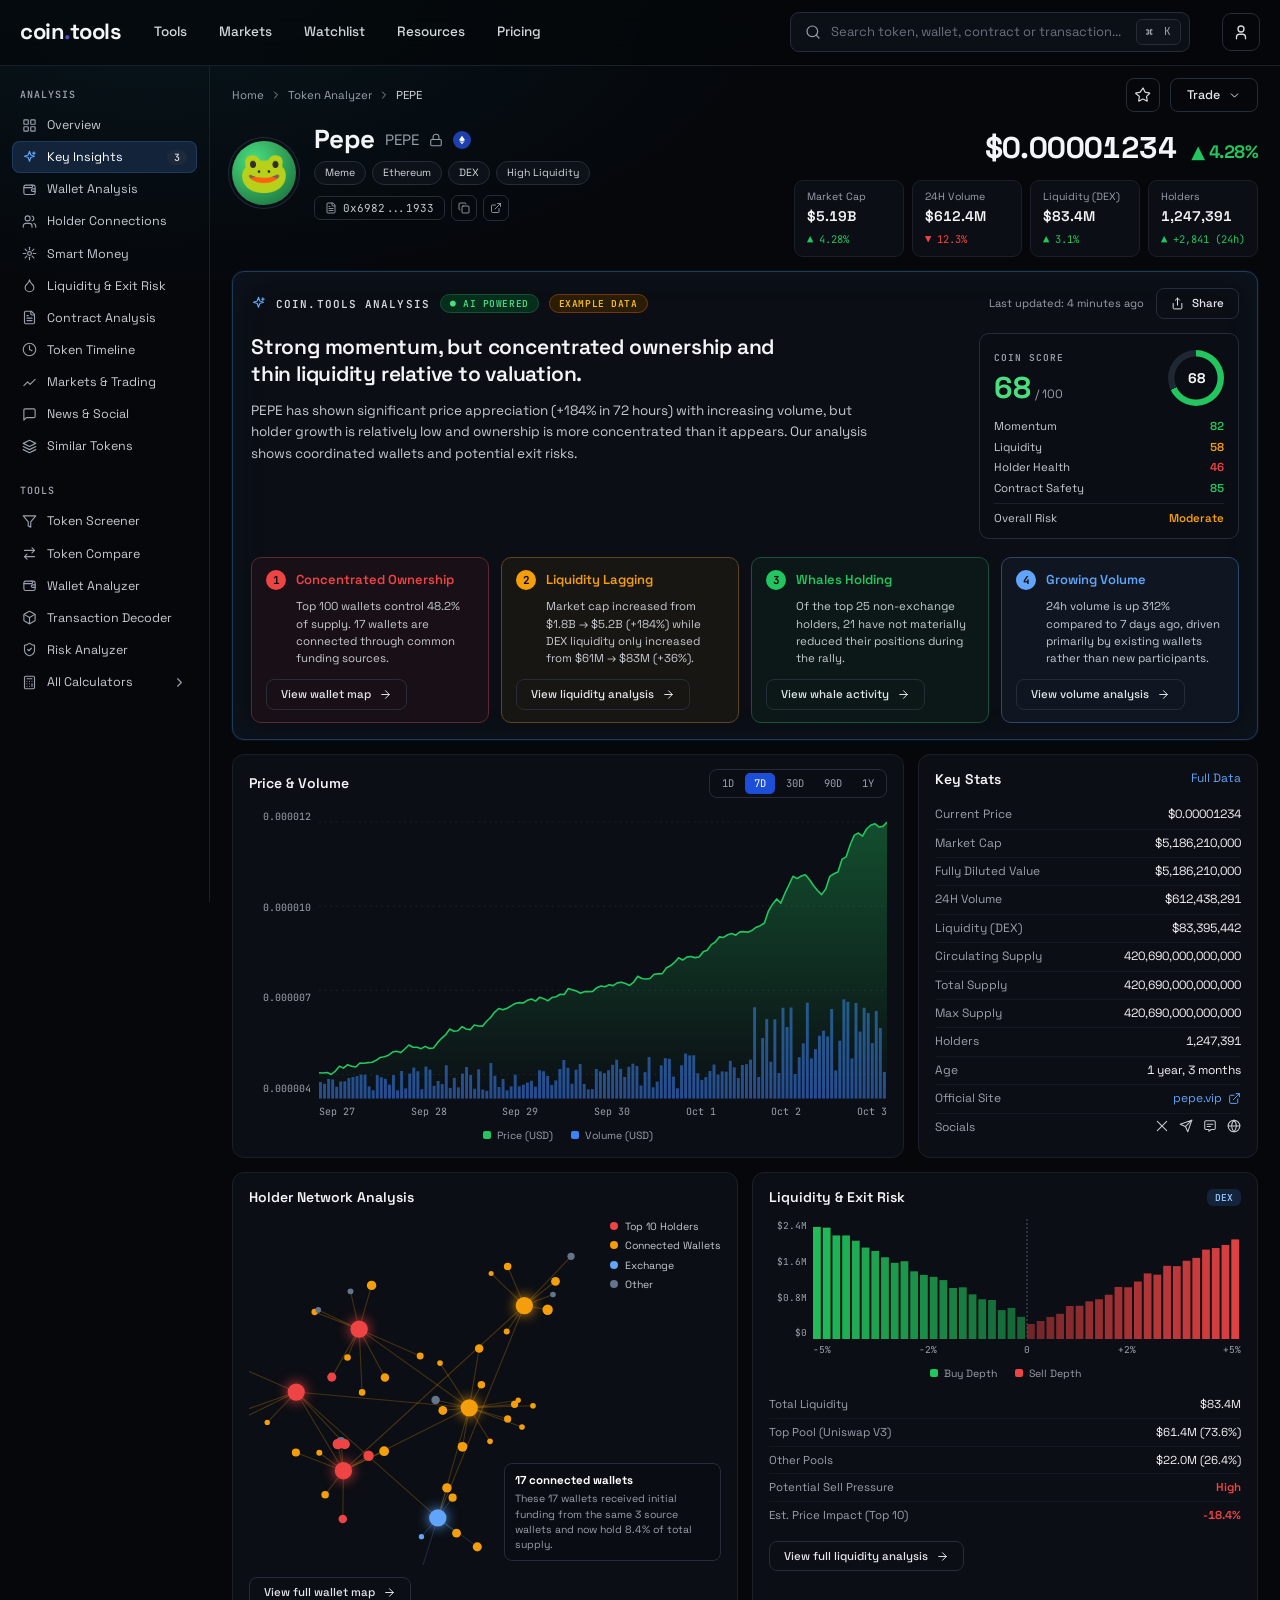
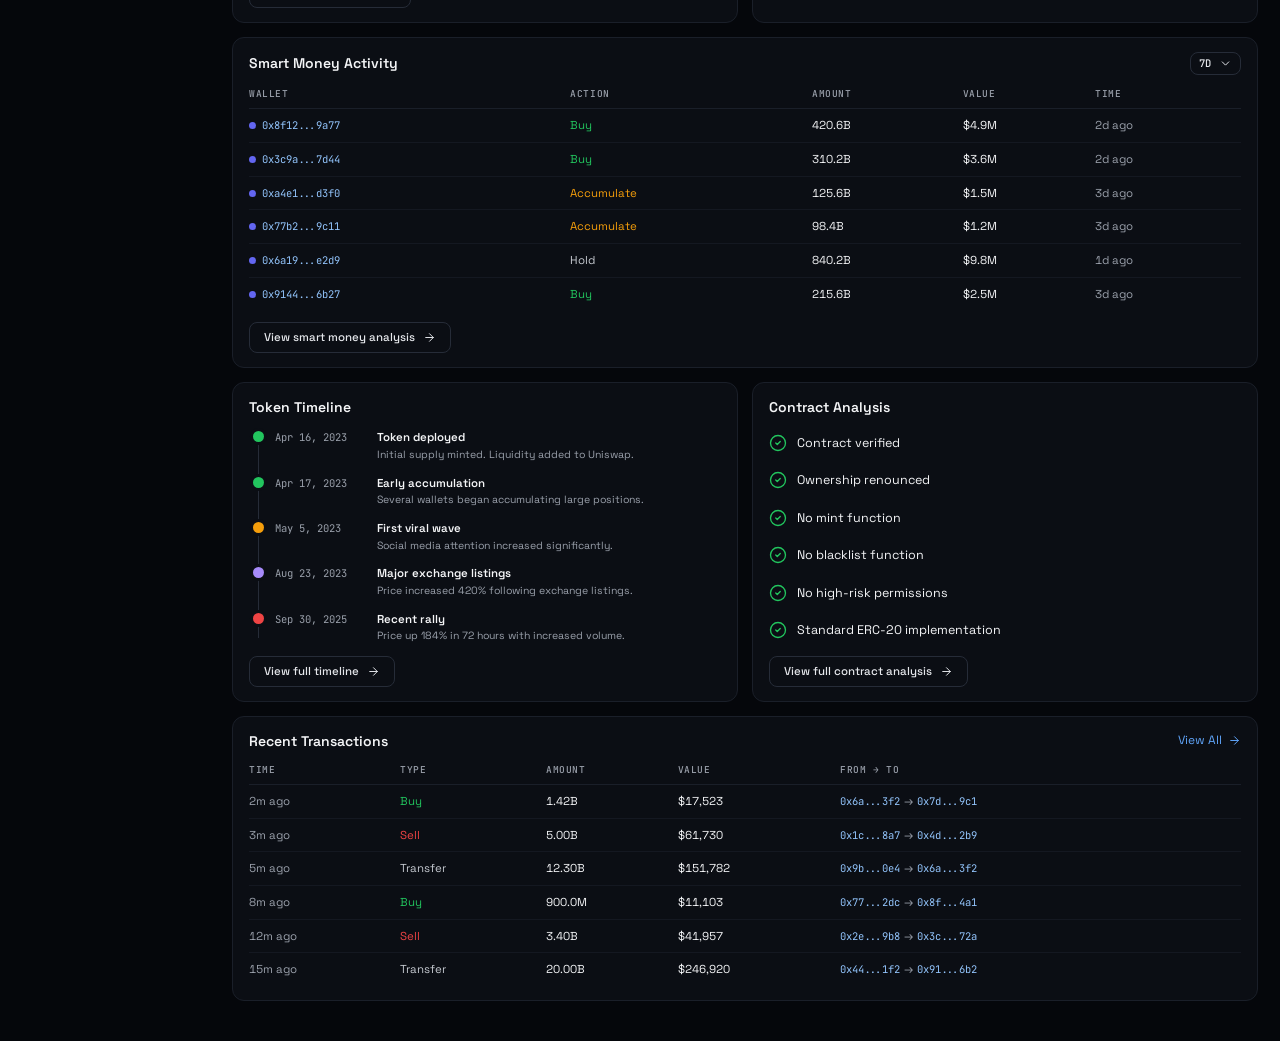
==== token.html @ b5f580f8 "Token report page template with sample PEPE data; homepage search opens it" ====
<!doctype html>
<html lang="en">
<head>
  <meta charset="utf-8" />
  <meta name="viewport" content="width=device-width, initial-scale=1" />
  <title>Token Analyzer — coin.tools</title>
  <meta name="description" content="Token intelligence: price, liquidity, holders, smart money and contract risk." />
  <link rel="preconnect" href="https://fonts.googleapis.com" />
  <link rel="preconnect" href="https://fonts.gstatic.com" crossorigin />
  <link href="https://fonts.googleapis.com/css2?family=Space+Grotesk:wght@400;500;600;700&family=JetBrains+Mono:wght@400;500;600&display=swap" rel="stylesheet" />
  <link rel="stylesheet" href="styles.css" />
  <link rel="stylesheet" href="token.css" />
</head>
<body class="token-page">
  <svg width="0" height="0" style="position:absolute" aria-hidden="true">
    <defs>
      <symbol id="i-search" viewBox="0 0 24 24"><circle cx="11" cy="11" r="8"/><path d="m21 21-4.3-4.3"/></symbol>
      <symbol id="i-arrow" viewBox="0 0 24 24"><path d="M5 12h14"/><path d="m12 5 7 7-7 7"/></symbol>
      <symbol id="i-chev" viewBox="0 0 24 24"><path d="m6 9 6 6 6-6"/></symbol>
      <symbol id="i-db" viewBox="0 0 24 24"><ellipse cx="12" cy="5" rx="9" ry="3"/><path d="M3 5v14a9 3 0 0 0 18 0V5"/><path d="M3 12a9 3 0 0 0 18 0"/></symbol>
      <symbol id="i-wallet" viewBox="0 0 24 24"><rect x="3" y="5" width="18" height="15" rx="3"/><path d="M3 9h12a2 2 0 0 0 0-4"/><path d="M21 11h-4a2 2 0 0 0 0 4h4"/></symbol>
      <symbol id="i-file" viewBox="0 0 24 24"><path d="M15 2H6a2 2 0 0 0-2 2v16a2 2 0 0 0 2 2h12a2 2 0 0 0 2-2V7Z"/><path d="M14 2v4a2 2 0 0 0 2 2h4"/><path d="M16 13H8"/><path d="M16 17H8"/><path d="M10 9H8"/></symbol>
      <symbol id="i-swap" viewBox="0 0 24 24"><path d="m16 3 4 4-4 4"/><path d="M20 7H4"/><path d="m8 21-4-4 4-4"/><path d="M4 17h16"/></symbol>
      <symbol id="i-line" viewBox="0 0 24 24"><path d="m3 17 6-6 4 4 8-8"/></symbol>
      <symbol id="i-users" viewBox="0 0 24 24"><path d="M16 21v-2a4 4 0 0 0-4-4H6a4 4 0 0 0-4 4v2"/><circle cx="9" cy="7" r="4"/><path d="M22 21v-2a4 4 0 0 0-3-3.87"/><path d="M16 3.13a4 4 0 0 1 0 7.75"/></symbol>
      <symbol id="i-layers" viewBox="0 0 24 24"><path d="m12 2 10 5-10 5L2 7z"/><path d="m2 17 10 5 10-5"/><path d="m2 12 10 5 10-5"/></symbol>
      <symbol id="i-shield" viewBox="0 0 24 24"><path d="M20 13c0 5-3.5 7.5-7.66 8.95a1 1 0 0 1-.67-.01C7.5 20.5 4 18 4 13V6a1 1 0 0 1 1-1c2 0 4.5-1.2 6.24-2.72a1.17 1.17 0 0 1 1.52 0C14.51 3.81 17 5 19 5a1 1 0 0 1 1 1z"/><path d="m9 12 2 2 4-4"/></symbol>
      <symbol id="i-coins" viewBox="0 0 24 24"><circle cx="8" cy="8" r="6"/><path d="M18.09 10.37A6 6 0 1 1 10.34 18"/><path d="M7 6h1v4"/></symbol>
      <symbol id="i-activity" viewBox="0 0 24 24"><path d="M22 12h-4l-3 9L9 3l-3 9H2"/></symbol>
      <symbol id="i-link" viewBox="0 0 24 24"><path d="M10 13a5 5 0 0 0 7.54.54l3-3a5 5 0 0 0-7.07-7.07l-1.72 1.71"/><path d="M14 11a5 5 0 0 0-7.54-.54l-3 3a5 5 0 0 0 7.07 7.07l1.71-1.71"/></symbol>
      <symbol id="i-key" viewBox="0 0 24 24"><circle cx="7.5" cy="15.5" r="5.5"/><path d="m21 2-9.6 9.6"/><path d="m15.5 7.5 3 3L22 7l-3-3"/></symbol>
      <symbol id="i-user" viewBox="0 0 24 24"><circle cx="12" cy="8" r="4"/><path d="M6 21v-2a4 4 0 0 1 4-4h4a4 4 0 0 1 4 4v2"/></symbol>
      <symbol id="i-alert" viewBox="0 0 24 24"><path d="m21.73 18-8-14a2 2 0 0 0-3.48 0l-8 14A2 2 0 0 0 4 21h16a2 2 0 0 0 1.73-3"/><path d="M12 9v4"/><path d="M12 17h.01"/></symbol>
      <symbol id="i-msg" viewBox="0 0 24 24"><path d="M21 15a2 2 0 0 1-2 2H7l-4 4V5a2 2 0 0 1 2-2h14a2 2 0 0 1 2 2z"/></symbol>
      <symbol id="i-box" viewBox="0 0 24 24"><path d="M21 8a2 2 0 0 0-1-1.73l-7-4a2 2 0 0 0-2 0l-7 4A2 2 0 0 0 3 8v8a2 2 0 0 0 1 1.73l7 4a2 2 0 0 0 2 0l7-4A2 2 0 0 0 21 16Z"/><path d="m3.3 7 8.7 5 8.7-5"/><path d="M12 22V12"/></symbol>
      <symbol id="i-dollar" viewBox="0 0 24 24"><circle cx="12" cy="12" r="10"/><path d="M16 8h-6a2 2 0 1 0 0 4h4a2 2 0 1 1 0 4H8"/><path d="M12 18V6"/></symbol>
      <symbol id="i-plug" viewBox="0 0 24 24"><path d="M12 22v-5"/><path d="M9 8V2"/><path d="M15 8V2"/><path d="M18 8v5a4 4 0 0 1-4 4h-4a4 4 0 0 1-4-4V8Z"/></symbol>
      <symbol id="i-list" viewBox="0 0 24 24"><path d="M8 6h13"/><path d="M8 12h13"/><path d="M8 18h13"/><path d="M3 6h.01"/><path d="M3 12h.01"/><path d="M3 18h.01"/></symbol>
      <symbol id="i-whale" viewBox="0 0 24 24"><path d="M6.5 12c.94-3.46 4.94-6 8.5-6 3.56 0 6.06 2.54 7 6-.94 3.47-3.44 6-7 6s-7.56-2.53-8.5-6Z"/><path d="M18 12v.5"/><path d="M16 17.93a9.77 9.77 0 0 1 0-11.86"/><path d="M7 10.67C7 8 5.58 5.97 2.73 5.5c-1 1.5-1 5 .23 6.5-1.24 1.5-1.24 5-.23 6.5C5.58 18.03 7 16 7 13.33"/></symbol>
      <symbol id="i-drop" viewBox="0 0 24 24"><path d="M12 22a7 7 0 0 0 7-7c0-2-1-3.9-3-5.5s-3.5-4-4-6.5c-.5 2.5-2 4.9-4 6.5C6 11.1 5 13 5 15a7 7 0 0 0 7 7z"/></symbol>
      <symbol id="i-lock" viewBox="0 0 24 24"><rect width="18" height="11" x="3" y="11" rx="2"/><path d="M7 11V7a5 5 0 0 1 10 0v4"/></symbol>
      <symbol id="i-filter" viewBox="0 0 24 24"><path d="M22 3H2l8 9.46V19l4 2v-8.54L22 3z"/></symbol>
      <symbol id="i-trend" viewBox="0 0 24 24"><path d="m22 7-8.5 8.5-5-5L2 17"/><path d="M16 7h6v6"/></symbol>
      <symbol id="i-calc" viewBox="0 0 24 24"><rect width="16" height="20" x="4" y="2" rx="2"/><path d="M8 6h8"/><path d="M16 14v4"/><path d="M16 10h.01"/><path d="M12 10h.01"/><path d="M8 10h.01"/><path d="M12 14h.01"/><path d="M8 14h.01"/><path d="M12 18h.01"/><path d="M8 18h.01"/></symbol>
      <symbol id="i-pct" viewBox="0 0 24 24"><path d="M19 5 5 19"/><circle cx="6.5" cy="6.5" r="2.5"/><circle cx="17.5" cy="17.5" r="2.5"/></symbol>
      <symbol id="i-cal" viewBox="0 0 24 24"><rect width="18" height="18" x="3" y="4" rx="2"/><path d="M16 2v4"/><path d="M8 2v4"/><path d="M3 10h18"/><path d="M8 14h.01"/><path d="M12 14h.01"/><path d="M16 14h.01"/><path d="M8 18h.01"/><path d="M12 18h.01"/></symbol>
      <symbol id="i-sprout" viewBox="0 0 24 24"><path d="M7 20h10"/><path d="M10 20c5.5-2.5.8-6.4 3-10"/><path d="M9.5 9.4c1.1.8 1.8 2.2 2.3 3.7-2 .4-3.5.4-4.8-.3-1.2-.6-2.3-1.9-3-4.2 2.8-.5 4.4 0 5.5.8z"/><path d="M14.1 6a7 7 0 0 0-1.1 4c1.9-.1 3.3-.6 4.3-1.4 1-1 1.6-2.3 1.7-4.6-2.7.1-4 1-4.9 2z"/></symbol>
      <symbol id="i-gas" viewBox="0 0 24 24"><path d="M3 22h12"/><path d="M4 9h10"/><path d="M14 22V4a2 2 0 0 0-2-2H6a2 2 0 0 0-2 2v18"/><path d="M14 13h2a2 2 0 0 1 2 2v2a2 2 0 0 0 4 0V9.83a2 2 0 0 0-.59-1.42L18 5"/></symbol>
      <symbol id="i-eth" viewBox="0 0 24 24"><path d="M12 2 5 12.2l7 4.1 7-4.1L12 2Z"/><path d="m5 13.8 7 8.2 7-8.2-7 4.1-7-4.1Z"/></symbol>
      <symbol id="i-chev-r" viewBox="0 0 24 24"><path d="m9 18 6-6-6-6"/></symbol>
      <symbol id="i-star" viewBox="0 0 24 24"><path d="M11.5 2.3a.5.5 0 0 1 1 0l2.3 4.7a2 2 0 0 0 1.5 1.1l5.2.8a.5.5 0 0 1 .3.9l-3.8 3.6a2 2 0 0 0-.6 1.8l.9 5.2a.5.5 0 0 1-.8.6l-4.6-2.5a2 2 0 0 0-1.9 0l-4.6 2.5a.5.5 0 0 1-.8-.6l.9-5.2a2 2 0 0 0-.6-1.8L1.2 9.8a.5.5 0 0 1 .3-.9l5.2-.8a2 2 0 0 0 1.5-1.1z"/></symbol>
      <symbol id="i-share" viewBox="0 0 24 24"><path d="M4 12v8a2 2 0 0 0 2 2h12a2 2 0 0 0 2-2v-8"/><path d="m16 6-4-4-4 4"/><path d="M12 2v13"/></symbol>
      <symbol id="i-copy" viewBox="0 0 24 24"><rect width="14" height="14" x="8" y="8" rx="2"/><path d="M4 16c-1.1 0-2-.9-2-2V4c0-1.1.9-2 2-2h10c1.1 0 2 .9 2 2"/></symbol>
      <symbol id="i-ext" viewBox="0 0 24 24"><path d="M15 3h6v6"/><path d="M10 14 21 3"/><path d="M18 13v6a2 2 0 0 1-2 2H5a2 2 0 0 1-2-2V8a2 2 0 0 1 2-2h6"/></symbol>
      <symbol id="i-check" viewBox="0 0 24 24"><circle cx="12" cy="12" r="10"/><path d="m9 12 2 2 4-4"/></symbol>
      <symbol id="i-grid" viewBox="0 0 24 24"><rect width="7" height="7" x="3" y="3" rx="1"/><rect width="7" height="7" x="14" y="3" rx="1"/><rect width="7" height="7" x="14" y="14" rx="1"/><rect width="7" height="7" x="3" y="14" rx="1"/></symbol>
      <symbol id="i-spark" viewBox="0 0 24 24"><path d="M9.94 14.06 4 16l5.94 1.94L12 24l2.06-6.06L20 16l-5.94-1.94L12 8z" transform="translate(0 -6)"/><path d="M19 3v4"/><path d="M21 5h-4"/></symbol>
      <symbol id="i-brain" viewBox="0 0 24 24"><circle cx="12" cy="12" r="3"/><path d="M12 2v4"/><path d="M12 18v4"/><path d="m4.93 4.93 2.83 2.83"/><path d="m16.24 16.24 2.83 2.83"/><path d="M2 12h4"/><path d="M18 12h4"/><path d="m4.93 19.07 2.83-2.83"/><path d="m16.24 7.76 2.83-2.83"/></symbol>
      <symbol id="i-clock" viewBox="0 0 24 24"><circle cx="12" cy="12" r="10"/><path d="M12 6v6l4 2"/></symbol>
      <symbol id="i-x" viewBox="0 0 24 24"><path d="M4 4l16 16"/><path d="M20 4 4 20"/></symbol>
      <symbol id="i-send" viewBox="0 0 24 24"><path d="m22 2-7 20-4-9-9-4Z"/><path d="M22 2 11 13"/></symbol>
      <symbol id="i-chat" viewBox="0 0 24 24"><path d="M7 9h10"/><path d="M7 13h6"/><path d="M5 3h14a2 2 0 0 1 2 2v11a2 2 0 0 1-2 2h-5l-4 3v-3H5a2 2 0 0 1-2-2V5a2 2 0 0 1 2-2z"/></symbol>
      <symbol id="i-globe" viewBox="0 0 24 24"><circle cx="12" cy="12" r="10"/><path d="M2 12h20"/><path d="M12 2a15.3 15.3 0 0 1 4 10 15.3 15.3 0 0 1-4 10 15.3 15.3 0 0 1-4-10 15.3 15.3 0 0 1 4-10z"/></symbol>
    </defs>
  </svg>

  <header class="nav">
    <div class="nav-inner tk-nav">
      <a href="index.html" class="logo">coin<span class="logo-dot">.</span>tools</a>
      <nav class="nav-links" aria-label="Primary">
        <a href="index.html#explore">Tools</a>
        <a href="#">Markets</a>
        <a href="#">Watchlist</a>
        <a href="#">Resources</a>
        <a href="#">Pricing</a>
      </nav>
      <form class="nav-search" role="search" id="nav-search">
        <svg class="ic"><use href="#i-search"/></svg>
        <input id="search" type="text" autocomplete="off" spellcheck="false" placeholder="Search token, wallet, contract or transaction..." aria-label="Search" />
        <kbd class="kbd">⌘ <span>K</span></kbd>
      </form>
      <a href="#" class="icon-btn user-btn" aria-label="Account"><svg class="ic"><use href="#i-user"/></svg></a>
    </div>
  </header>

  <div class="tk-layout">
    <aside class="tk-side" aria-label="Token sections">
      <h4>ANALYSIS</h4>
      <a href="#overview" class="on"><svg class="ic"><use href="#i-grid"/></svg>Overview</a>
      <a href="#insights"><svg class="ic"><use href="#i-spark"/></svg>Key Insights <b class="count">3</b></a>
      <a href="#"><svg class="ic"><use href="#i-wallet"/></svg>Wallet Analysis</a>
      <a href="#network"><svg class="ic"><use href="#i-users"/></svg>Holder Connections</a>
      <a href="#smart"><svg class="ic"><use href="#i-brain"/></svg>Smart Money</a>
      <a href="#liquidity"><svg class="ic"><use href="#i-drop"/></svg>Liquidity &amp; Exit Risk</a>
      <a href="#contract"><svg class="ic"><use href="#i-file"/></svg>Contract Analysis</a>
      <a href="#timeline"><svg class="ic"><use href="#i-clock"/></svg>Token Timeline</a>
      <a href="#chart"><svg class="ic"><use href="#i-line"/></svg>Markets &amp; Trading</a>
      <a href="#"><svg class="ic"><use href="#i-msg"/></svg>News &amp; Social</a>
      <a href="#"><svg class="ic"><use href="#i-layers"/></svg>Similar Tokens</a>
      <h4>TOOLS</h4>
      <a href="#"><svg class="ic"><use href="#i-filter"/></svg>Token Screener</a>
      <a href="#"><svg class="ic"><use href="#i-swap"/></svg>Token Compare</a>
      <a href="#"><svg class="ic"><use href="#i-wallet"/></svg>Wallet Analyzer</a>
      <a href="#"><svg class="ic"><use href="#i-box"/></svg>Transaction Decoder</a>
      <a href="#"><svg class="ic"><use href="#i-shield"/></svg>Risk Analyzer</a>
      <a href="index.html#calculators"><svg class="ic"><use href="#i-calc"/></svg>All Calculators <svg class="ic chev-r"><use href="#i-chev-r"/></svg></a>
    </aside>

    <main class="tk-main" id="overview">
      <div class="crumbs-row">
        <nav class="crumbs" aria-label="Breadcrumb"><a href="index.html">Home</a><svg class="ic"><use href="#i-chev-r"/></svg><a href="#">Token Analyzer</a><svg class="ic"><use href="#i-chev-r"/></svg><span data-bind="symbol"></span></nav>
        <div class="crumb-actions">
          <button class="sq-btn" aria-label="Add to watchlist"><svg class="ic"><use href="#i-star"/></svg></button>
          <button class="btn-outline">Trade <svg class="ic"><use href="#i-chev"/></svg></button>
        </div>
      </div>

      <section class="tk-head">
        <div class="tk-id">
          <div class="tk-logo" data-bind="logo"></div>
          <div>
            <div class="tk-name"><h1 data-bind="name"></h1><span class="muted" data-bind="symbol"></span>
              <svg class="ic sm muted"><use href="#i-lock"/></svg><span class="chain-dot" title="Ethereum"><svg class="ic"><use href="#i-eth"/></svg></span></div>
            <div class="tags" id="tags"></div>
            <div class="addr-row">
              <span class="addr"><svg class="ic"><use href="#i-file"/></svg><span id="addr"></span></span>
              <button class="mini-btn" id="copy-addr" aria-label="Copy address"><svg class="ic"><use href="#i-copy"/></svg></button>
              <a class="mini-btn" id="explorer" target="_blank" rel="noopener" aria-label="Open in explorer"><svg class="ic"><use href="#i-ext"/></svg></a>
            </div>
          </div>
        </div>
        <div class="tk-market">
          <div class="tk-price"><span id="price"></span> <em id="price-chg"></em></div>
          <div class="tk-stats" id="head-stats"></div>
        </div>
      </section>

      <section class="panel analysis" id="insights">
        <div class="an-top">
          <div class="an-label"><svg class="ic"><use href="#i-spark"/></svg>COIN.TOOLS ANALYSIS <span class="ai-pill">● AI POWERED</span><span class="sample-pill" id="sample-pill">EXAMPLE DATA</span></div>
          <div class="an-meta"><span id="updated"></span><button class="btn-outline sm"><svg class="ic"><use href="#i-share"/></svg>Share</button></div>
        </div>
        <div class="an-body">
          <div>
            <h2 id="an-headline"></h2>
            <p id="an-summary"></p>
          </div>
          <div class="score-card">
            <div class="score-top">
              <div><small>COIN SCORE</small><div class="score-num"><b id="score"></b> <span>/ 100</span></div></div>
              <div class="score-ring" id="score-ring"><b id="score-ring-num"></b></div>
            </div>
            <ul class="score-list" id="score-list"></ul>
          </div>
        </div>
        <div class="insight-grid" id="insight-grid"></div>
      </section>

      <div class="row-2">
        <section class="panel" id="chart">
          <div class="panel-head">
            <h3>Price &amp; Volume</h3>
            <div class="tf" id="tk-tf"><button>1D</button><button class="on">7D</button><button>30D</button><button>90D</button><button>1Y</button></div>
          </div>
          <div class="pv-wrap">
            <div class="pv-y" id="pv-y"></div>
            <svg class="pv-chart" id="pv-chart" preserveAspectRatio="none" aria-label="Price and volume chart"></svg>
            <div class="pv-x" id="pv-x"></div>
          </div>
          <div class="legend"><span><i class="g"></i>Price (USD)</span><span><i class="b"></i>Volume (USD)</span></div>
        </section>

        <section class="panel">
          <div class="panel-head"><h3>Key Stats</h3><a href="#" class="link">Full Data</a></div>
          <dl class="kv-list" id="key-stats"></dl>
        </section>
      </div>

      <div class="row-3">
        <section class="panel" id="network">
          <div class="panel-head"><h3>Holder Network Analysis</h3></div>
          <div class="net-wrap">
            <svg class="net" id="net" viewBox="0 0 300 220" aria-label="Holder network graph"></svg>
            <ul class="net-legend">
              <li><i style="--c:#ef4444"></i>Top 10 Holders</li>
              <li><i style="--c:#f59e0b"></i>Connected Wallets</li>
              <li><i style="--c:#60a5fa"></i>Exchange</li>
              <li><i style="--c:#64748b"></i>Other</li>
            </ul>
            <div class="net-callout" id="net-callout"></div>
          </div>
          <a href="#" class="btn-outline sm">View full wallet map <svg class="ic"><use href="#i-arrow"/></svg></a>
        </section>

        <section class="panel" id="smart">
          <div class="panel-head"><h3>Smart Money Activity</h3><button class="btn-outline xs">7D <svg class="ic"><use href="#i-chev"/></svg></button></div>
          <table class="tbl">
            <thead><tr><th>Wallet</th><th>Action</th><th>Amount</th><th>Value</th><th>Time</th></tr></thead>
            <tbody id="smart-body"></tbody>
          </table>
          <a href="#" class="btn-outline sm">View smart money analysis <svg class="ic"><use href="#i-arrow"/></svg></a>
        </section>

        <section class="panel" id="liquidity">
          <div class="panel-head"><h3>Liquidity &amp; Exit Risk</h3><span class="dex-pill">DEX</span></div>
          <div class="depth-wrap">
            <div class="depth-y"><span>$2.4M</span><span>$1.6M</span><span>$0.8M</span><span>$0</span></div>
            <svg class="depth" id="depth" viewBox="0 0 200 100" preserveAspectRatio="none" aria-label="Liquidity depth chart"></svg>
          </div>
          <div class="depth-x"><span>-5%</span><span>-2%</span><span>0</span><span>+2%</span><span>+5%</span></div>
          <div class="legend"><span><i class="g"></i>Buy Depth</span><span><i class="r"></i>Sell Depth</span></div>
          <dl class="kv-list tight" id="liq-stats"></dl>
          <a href="#" class="btn-outline sm">View full liquidity analysis <svg class="ic"><use href="#i-arrow"/></svg></a>
        </section>
      </div>

      <div class="row-3 last">
        <section class="panel" id="timeline">
          <div class="panel-head"><h3>Token Timeline</h3></div>
          <ol class="timeline" id="timeline-list"></ol>
          <a href="#" class="btn-outline sm">View full timeline <svg class="ic"><use href="#i-arrow"/></svg></a>
        </section>

        <section class="panel">
          <div class="panel-head"><h3>Recent Transactions</h3><a href="#" class="link">View All <svg class="ic"><use href="#i-arrow"/></svg></a></div>
          <table class="tbl">
            <thead><tr><th>Time</th><th>Type</th><th>Amount</th><th>Value</th><th>From → To</th></tr></thead>
            <tbody id="tx-body"></tbody>
          </table>
        </section>

        <section class="panel" id="contract">
          <div class="panel-head"><h3>Contract Analysis</h3></div>
          <ul class="checks" id="checks"></ul>
          <a href="#" class="btn-outline sm">View full contract analysis <svg class="ic"><use href="#i-arrow"/></svg></a>
        </section>
      </div>
    </main>
  </div>

  <script src="token-data.js"></script>
  <script src="token.js"></script>
</body>
</html>
---- styles.css ----
:root {
  --bg: #05070b;
  --panel: #0b0e14;
  --panel-2: #10141c;
  --border: #1a1f29;
  --border-2: #262c38;
  --text: #f4f5f7;
  --muted: #9aa0ab;
  --dim: #6b717c;
  --green: #22c55e;
  --red: #ef4444;
  --orange: #f59e0b;
  --blue: #60a5fa;
  --radius: 12px;
  --mono: "JetBrains Mono", ui-monospace, Menlo, monospace;
  --brand-end: #4c4fb8;
  --brand-grad: linear-gradient(90deg, #0f8a74 0%, #1f7a8c 50%, var(--brand-end) 100%);
}

* { box-sizing: border-box; margin: 0; padding: 0; }
html { -webkit-text-size-adjust: 100%; scroll-behavior: smooth; }
body {
  background: var(--bg); color: var(--text);
  font-family: "Space Grotesk", system-ui, -apple-system, "Segoe UI", sans-serif;
  font-size: 14px; line-height: 1.45; -webkit-font-smoothing: antialiased;
  overflow-x: hidden;
}
a { color: inherit; text-decoration: none; }
button, input { font: inherit; color: inherit; }
button { background: none; border: 0; cursor: pointer; }
ul { list-style: none; }

.container { width: 100%; max-width: 1220px; margin: 0 auto; padding: 0 28px; }
.ic {
  width: 18px; height: 18px; flex: none;
  fill: none; stroke: currentColor; stroke-width: 1.8; stroke-linecap: round; stroke-linejoin: round;
}
.muted { color: var(--muted); }
.up { color: var(--green); }
.down { color: var(--red); }
.grad { background: var(--brand-grad); -webkit-background-clip: text; background-clip: text; color: transparent; }

/* Nav */
.nav { position: sticky; top: 0; z-index: 20; background: rgba(5, 7, 11, .72); backdrop-filter: blur(12px); border-bottom: 1px solid transparent; }
.nav-inner { display: flex; align-items: center; height: 64px; gap: 40px; }
.logo { font-size: 22px; font-weight: 700; letter-spacing: -.02em; }
.logo-dot { color: var(--brand-end); }
.nav-links { display: flex; gap: 32px; color: #d4d7dd; font-size: 13.5px; font-weight: 500; }
.nav-links a:hover, .nav-signin:hover { color: #fff; }
.nav-actions { margin-left: auto; display: flex; align-items: center; gap: 22px; }
.icon-btn { display: grid; place-items: center; color: #d4d7dd; }
.icon-btn .ic { width: 20px; height: 20px; }
.nav-signin { font-size: 13.5px; font-weight: 500; color: #d4d7dd; }
.btn-pro { background: var(--brand-grad); color: #fff; font-weight: 600; font-size: 13.5px; padding: 9px 18px; border-radius: 9px; transition: transform .15s, box-shadow .15s; }
.btn-pro:hover { transform: translateY(-1px); box-shadow: 0 6px 22px rgba(5, 150, 105, .3), 0 6px 22px rgba(124, 58, 237, .25); }

/* Hero */
.hero {
  position: relative; overflow: hidden; margin-top: -64px; padding: 96px 0 34px; border-bottom: 1px solid var(--border);
  background: radial-gradient(900px 420px at 12% 55%, rgba(34, 211, 238, .14), transparent 70%);
}
.hero::after { content: ""; position: absolute; inset: auto 0 0 0; height: 90px; background: linear-gradient(transparent, var(--bg)); z-index: 0; pointer-events: none; }
.hero-inner { position: relative; z-index: 1; text-align: center; }
h1 { font-size: clamp(38px, 5.6vw, 58px); font-weight: 700; letter-spacing: -.035em; line-height: 1.05; }
.sub { margin-top: 14px; font-size: 16.5px; color: #d4d7dd; }
.search {
  display: flex; align-items: center; max-width: 640px; height: 56px; margin: 26px auto 0; padding: 0 14px 0 20px;
  background: rgba(10, 14, 22, .78); border: 1px solid #2f4a70; border-radius: 10px;
  box-shadow: 0 0 0 1px rgba(96, 165, 250, .06), 0 0 36px rgba(59, 130, 246, .18); backdrop-filter: blur(6px);
  transition: border-color .2s, box-shadow .2s;
}
.search:focus-within { border-color: #4f7ac0; box-shadow: 0 0 0 3px rgba(96, 165, 250, .16), 0 0 48px rgba(59, 130, 246, .26); }
.search-ic { width: 20px; height: 20px; color: #c6cad1; }
.search input { flex: 1; height: 100%; background: none; border: 0; outline: 0; padding: 0 14px; font-size: 14.5px; }
.search input::placeholder { color: var(--dim); }
.kbd { padding: 4px 9px; border: 1px solid var(--border-2); border-radius: 6px; color: var(--muted); font-family: var(--mono); font-size: 11px; background: #0f131b; }
.kbd span { margin-left: 4px; }
.try { display: flex; justify-content: center; align-items: center; flex-wrap: wrap; gap: 8px; margin-top: 16px; font-size: 11.5px; color: var(--muted); }
.try span { margin-right: 4px; }
.try button { padding: 4px 10px; border: 1px solid var(--border-2); border-radius: 6px; background: rgba(15, 19, 27, .8); color: #d4d7dd; font-size: 11px; transition: border-color .15s; }
.try button:hover { border-color: #3d4656; color: #fff; }

/* Sections */
.section { margin-top: 30px; }
.eyebrow { font-size: 11px; font-weight: 600; letter-spacing: .14em; color: #d4d7dd; margin-bottom: 12px; }
.eyebrow.sm { font-size: 9.5px; color: var(--muted); margin-bottom: 8px; }
.section-head { display: flex; justify-content: space-between; align-items: baseline; }
.view-all { display: flex; align-items: center; gap: 8px; color: var(--blue); font-size: 12.5px; }
.view-all .ic { width: 14px; height: 14px; }
.view-all:hover { color: #93c5fd; }

/* Explore cards */
.explore { display: grid; grid-template-columns: repeat(4, 1fr); gap: 14px; }
.ex {
  position: relative; overflow: hidden; padding: 16px 16px 14px; min-height: 142px;
  background: var(--panel); border: 1px solid var(--border); border-radius: var(--radius);
  transition: border-color .2s, transform .2s;
}
.ex:hover { border-color: color-mix(in srgb, var(--c) 45%, var(--border)); transform: translateY(-2px); }
.ex-head { position: relative; display: flex; gap: 14px; align-items: flex-start; }
.ex-ic { color: var(--c); }
.ex-ic .ic { width: 28px; height: 28px; stroke-width: 1.7; }
.ex-head strong { display: flex; align-items: center; gap: 8px; font-size: 15px; font-weight: 600; }
.ex-head .arr { width: 15px; height: 15px; transition: transform .2s; }
.ex:hover .arr { transform: translateX(3px); }
.ex-head small { display: block; color: var(--muted); font-size: 11.5px; margin-top: 2px; }
.ex ul { position: relative; margin-top: 14px; display: grid; gap: 6px; }
.ex li { display: flex; align-items: center; gap: 10px; font-size: 12px; color: #c6cad1; }
.ex li .ic { width: 14px; height: 14px; color: var(--muted); }

/* Demo */
.demo { display: grid; grid-template-columns: 1fr 260px; background: var(--panel); border: 1px solid var(--border); border-radius: var(--radius); overflow: hidden; }
.demo-main { padding: 16px 18px 12px; min-width: 0; }
.demo-top { display: flex; justify-content: space-between; align-items: center; }
.asset { display: flex; align-items: center; gap: 10px; font-size: 18px; }
.asset b { font-weight: 600; }
.asset .muted { font-size: 14px; }
.asset .chev { width: 16px; height: 16px; color: var(--muted); }
.coin-eth { display: grid; place-items: center; width: 34px; height: 34px; border-radius: 50%; background: #627eea; }
.coin-eth .ic { width: 18px; height: 18px; fill: #fff; stroke: none; }
.tf { display: flex; gap: 2px; padding: 3px; border: 1px solid var(--border-2); border-radius: 8px; background: #0a0d13; }
.tf button { padding: 3px 9px; border-radius: 5px; font-size: 10.5px; color: var(--muted); }
.tf button:hover { color: #fff; }
.tf button.on { background: #1d4ed8; color: #fff; }
.demo-stats { display: flex; align-items: flex-end; gap: 40px; margin-top: 16px; }
.big-price { font-size: 26px; font-weight: 600; letter-spacing: -.02em; white-space: nowrap; }
.big-price em { font-style: normal; margin-left: 10px; font-size: 24px; }
.big-price em.down { color: var(--red); }
.demo-stats dl { display: flex; gap: 40px; }
.demo-stats dt { font-size: 10.5px; color: var(--muted); }
.demo-stats dd { font-size: 13px; font-weight: 600; margin-top: 2px; }
.chart-wrap { position: relative; margin-top: 12px; padding-right: 40px; padding-bottom: 22px; }
.main-chart { display: block; width: 100%; height: 196px; }
.y-axis { position: absolute; right: 0; top: 0; bottom: 22px; display: flex; flex-direction: column; justify-content: space-between; font-size: 9.5px; color: var(--muted); }
.x-axis { position: absolute; left: 0; right: 40px; bottom: 0; display: flex; justify-content: space-between; font-size: 9.5px; color: var(--muted); }

.demo-side { border-left: 1px solid var(--border); padding: 14px 16px; display: flex; flex-direction: column; }
.insights, .protocols { display: grid; gap: 7px; font-size: 11.5px; margin-bottom: 18px; }
.insights li, .protocols li { display: flex; justify-content: space-between; align-items: center; color: var(--muted); }
.insights b { display: flex; align-items: center; gap: 6px; font-weight: 500; }
.insights b i { width: 7px; height: 7px; border-radius: 50%; background: currentColor; }
.insights b i.hollow { background: none; border: 1.5px solid currentColor; }
.g { color: var(--green); }
.o { color: var(--orange); }
.protocols span { display: flex; align-items: center; gap: 8px; color: #d4d7dd; }
.protocols i { display: grid; place-items: center; width: 16px; height: 16px; border-radius: 50%; background: color-mix(in srgb, var(--a) 30%, #111); font-size: 8.5px; font-style: normal; color: var(--a); }
.protocols b { font-weight: 500; color: #d4d7dd; }
.btn-white {
  margin-top: auto; display: flex; justify-content: center; align-items: center; gap: 8px;
  background: #fff; color: #0a0b0e; font-weight: 600; font-size: 12.5px; padding: 10px; border-radius: 8px; transition: box-shadow .15s;
}
.btn-white .ic { width: 14px; height: 14px; }
.btn-white:hover { box-shadow: 0 6px 20px rgba(255, 255, 255, .14); }

/* Tool + calculator grids */
.grid4 { display: grid; grid-template-columns: repeat(4, 1fr); gap: 12px; }
.tcard, .ccard {
  display: flex; gap: 14px; padding: 14px; min-height: 76px;
  background: var(--panel); border: 1px solid var(--border); border-radius: var(--radius);
  transition: border-color .2s, background .2s;
}
.tcard:hover, .ccard:hover { border-color: color-mix(in srgb, var(--c) 40%, var(--border)); background: var(--panel-2); }
.tcard { align-items: flex-start; min-height: 86px; }
.t-ic { width: 24px; height: 24px; color: var(--c); }
.tcard > div, .ccard > div { flex: 1; min-width: 0; }
.tcard > div.viz { flex: none; }
.tcard strong, .ccard strong { display: block; font-size: 13px; font-weight: 600; }
.tcard small, .ccard small { display: block; margin-top: 3px; color: var(--muted); font-size: 11px; line-height: 1.4; max-width: 140px; }
.viz { width: 64px; height: 44px; flex: none; align-self: center; }
.screener { display: grid; gap: 6px; align-content: center; }
.screener i { height: 4px; border-radius: 2px; background: linear-gradient(90deg, #3b82f6 var(--w), #1f2733 var(--w)); }
.compare { display: grid; gap: 5px; align-content: center; font-size: 9.5px; color: var(--muted); }
.compare span { border: 1px solid var(--border-2); border-radius: 4px; padding: 0 6px; text-align: center; }
.viz.ring {
  width: 52px; height: 52px; border-radius: 50%; display: grid; place-items: center;
  --hole: var(--panel);
  background: radial-gradient(circle, var(--hole) 0 19px, transparent 20px), conic-gradient(var(--green) calc(var(--v) * 1%), #1f2733 0);
}
.tcard:hover .ring { --hole: var(--panel-2); }
.ring b { font-size: 15px; font-weight: 600; color: #fff; }

.ccard { align-items: center; }
.c-ic { display: grid; place-items: center; width: 40px; height: 40px; flex: none; border-radius: 9px; color: var(--c); background: color-mix(in srgb, var(--c) 12%, #0d1017); border: 1px solid color-mix(in srgb, var(--c) 18%, transparent); }
.c-ic .ic { width: 20px; height: 20px; }

/* Developers */
.dev { margin-top: 34px; padding: 26px 0; border-top: 1px solid var(--border); background: radial-gradient(600px 260px at 15% 60%, rgba(34, 211, 238, .07), transparent 70%); }
.dev-inner { display: grid; grid-template-columns: 1fr 380px; gap: 28px; align-items: center; }
.dev-copy .eyebrow { font-size: 10.5px; color: var(--muted); margin-bottom: 6px; }
.dev-copy h3 { font-size: 30px; font-weight: 700; letter-spacing: -.025em; }
.dev-copy p { margin-top: 6px; color: var(--muted); font-size: 13px; }
.dev-btns { display: flex; flex-wrap: wrap; gap: 8px; margin-top: 18px; }
.btn-ghost { display: inline-flex; align-items: center; gap: 8px; padding: 8px 18px; border: 1px solid var(--border-2); border-radius: 8px; font-size: 12px; transition: border-color .15s, background .15s; }
.btn-ghost .ic { width: 13px; height: 13px; }
.btn-ghost:hover { border-color: #3d4656; background: #ffffff08; }
.code { background: #0a0d13; border: 1px solid var(--border); border-radius: 10px; overflow: hidden; }
.code-tabs { display: flex; gap: 2px; padding: 0 10px; border-bottom: 1px solid var(--border); }
.code-tabs button { padding: 8px 8px; font-size: 11px; color: var(--muted); border-bottom: 1.5px solid transparent; margin-bottom: -1px; }
.code-tabs button.on { color: #fff; border-color: #fff; }
.code pre { margin: 0; padding: 12px 14px; font: 11.5px/1.6 var(--mono); color: #d4d7dd; overflow-x: auto; min-height: 140px; }
.code .k { color: #93c5fd; } .code .s { color: #fcd34d; } .code .n { color: #fb923c; } .code .c { color: var(--dim); }

.footer { color: var(--dim); font-size: 12px; padding-top: 28px; padding-bottom: 32px; }
.dev { border-bottom: 1px solid var(--border); }

/* Responsive */
@media (max-width: 1100px) {
  .dev-inner { grid-template-columns: 1fr 1fr; }
    .demo-stats { flex-wrap: wrap; gap: 14px 30px; }
}
@media (max-width: 980px) {
  .nav-links { display: none; }
  .explore, .grid4 { grid-template-columns: repeat(2, 1fr); }
  .demo { grid-template-columns: 1fr; }
  .demo-side { border-left: 0; border-top: 1px solid var(--border); }
  .dev-inner { grid-template-columns: 1fr; }
}
@media (max-width: 600px) {
  .container { padding: 0 16px; }
  .nav-signin, .kbd { display: none; }
  .explore, .grid4 { grid-template-columns: 1fr; }
  .demo-top { flex-direction: column; align-items: flex-start; gap: 12px; }
  .demo-stats dl { flex-wrap: wrap; gap: 10px 24px; }
  .big-price { font-size: 22px; } .big-price em { font-size: 18px; }
  .dev-copy h3 { font-size: 24px; }
  .section-head { flex-wrap: wrap; gap: 4px 12px; margin-bottom: 8px; }
}

/* Techy accents: monospace for labels, data and controls */
.eyebrow, .try, .tf button, .y-axis, .x-axis, .demo-stats dt, .code-tabs button, .tcard .compare { font-family: var(--mono); }
.eyebrow { letter-spacing: .08em; }
.big-price, .demo-stats dd, .insights b, .protocols b { font-variant-numeric: tabular-nums; }
---- token.css ----
/* Token report page. Builds on styles.css (variables, nav, icons, .tf, .kbd). */

.token-page { background: radial-gradient(900px 420px at 12% 0%, rgba(34, 211, 238, .07), transparent 70%), var(--bg); }
.ic.sm { width: 14px; height: 14px; }
.link { display: inline-flex; align-items: center; gap: 6px; color: var(--blue); font-size: 12px; }
.link .ic { width: 13px; height: 13px; }
.link:hover { color: #93c5fd; }
.g { color: var(--green); } .r { color: var(--red); } .o { color: var(--orange); }

/* Nav with inline search */
.tk-nav { padding: 0 20px; gap: 32px; }
.nav-search {
  flex: 1; max-width: 400px; margin-left: auto; display: flex; align-items: center; gap: 10px;
  height: 40px; padding: 0 8px 0 14px; background: #0b0f16; border: 1px solid var(--border-2); border-radius: 9px;
}
.nav-search:focus-within { border-color: #3d5a80; }
.nav-search .ic { width: 16px; height: 16px; color: var(--muted); }
.nav-search input { flex: 1; min-width: 0; background: none; border: 0; outline: 0; font-size: 13px; }
.nav-search input::placeholder { color: var(--dim); }
.user-btn { width: 38px; height: 38px; border: 1px solid var(--border-2); border-radius: 9px; }
.user-btn .ic { width: 18px; height: 18px; }

/* Layout */
.tk-layout { display: grid; grid-template-columns: 210px 1fr; min-height: calc(100vh - 64px); border-top: 1px solid var(--border); }
.tk-side { position: sticky; top: 64px; align-self: start; height: calc(100vh - 64px); overflow-y: auto; padding: 16px 12px; border-right: 1px solid var(--border); }
.tk-side h4 { font: 600 10px var(--mono); letter-spacing: .1em; color: var(--muted); margin: 6px 8px 8px; }
.tk-side h4 + a { margin-top: 0; }
.tk-side a { display: flex; align-items: center; gap: 10px; padding: 7px 10px; border-radius: 8px; font-size: 12.5px; color: #c6cad1; }
.tk-side a .ic { width: 15px; height: 15px; color: var(--muted); }
.tk-side a:hover { background: #ffffff08; color: #fff; }
.tk-side a.on { background: #12233a; color: #fff; box-shadow: inset 0 0 0 1px #1d3a5f; }
.tk-side a.on .ic { color: var(--blue); }
.tk-side .count { margin-left: auto; font: 600 10px var(--mono); background: #1e293b; color: #cbd5e1; border-radius: 999px; padding: 1px 7px; }
.tk-side .chev-r { margin-left: auto; width: 13px; height: 13px; }
.tk-side h4:not(:first-child) { margin-top: 22px; }

.tk-main { padding: 12px 22px 40px; min-width: 0; display: grid; gap: 14px; align-content: start; }

/* Breadcrumb row */
.crumbs-row { display: flex; justify-content: space-between; align-items: center; }
.crumbs { display: flex; align-items: center; gap: 6px; font-size: 11.5px; color: var(--muted); }
.crumbs a:hover { color: #fff; }
.crumbs span { color: #d4d7dd; }
.crumbs .ic { width: 12px; height: 12px; }
.crumb-actions { display: flex; gap: 10px; }
.sq-btn { display: grid; place-items: center; width: 34px; height: 34px; border: 1px solid var(--border-2); border-radius: 8px; color: #d4d7dd; }
.sq-btn .ic { width: 16px; height: 16px; }
.sq-btn:hover, .btn-outline:hover { border-color: #3d4656; background: #ffffff08; }
.btn-outline { display: inline-flex; align-items: center; justify-content: center; gap: 8px; padding: 7px 16px; border: 1px solid var(--border-2); border-radius: 8px; font-size: 12.5px; font-weight: 500; color: #e5e7eb; transition: background .15s, border-color .15s; }
.btn-outline .ic { width: 13px; height: 13px; }
.btn-outline.sm { padding: 6px 14px; font-size: 11.5px; }
.btn-outline.xs { padding: 3px 8px; font-size: 10.5px; font-family: var(--mono); }
.panel > .btn-outline.sm { margin-top: 12px; align-self: flex-start; }

/* Token header */
.tk-head { display: flex; justify-content: space-between; gap: 24px; align-items: flex-start; }
.tk-id { display: flex; gap: 18px; align-items: center; }
.tk-logo { display: grid; place-items: center; width: 64px; height: 64px; border-radius: 50%; font-size: 40px; background: radial-gradient(circle at 35% 30%, #4ade80, #166534); box-shadow: 0 0 0 3px #0b0e14, 0 0 0 4px #1f2937; }
.tk-name { display: flex; align-items: center; gap: 10px; }
.tk-name h1 { font-size: 26px; font-weight: 700; letter-spacing: -.02em; }
.tk-name > .muted { font-size: 15px; }
.chain-dot { display: grid; place-items: center; width: 18px; height: 18px; border-radius: 50%; background: #1e40af; }
.chain-dot .ic { width: 10px; height: 10px; fill: #fff; stroke: none; }
.tags { display: flex; flex-wrap: wrap; gap: 6px; margin-top: 8px; }
.tags span { padding: 3px 10px; border: 1px solid var(--border-2); border-radius: 999px; font-size: 10.5px; color: #d4d7dd; background: #0d1118; }
.addr-row { display: flex; align-items: center; gap: 6px; margin-top: 10px; }
.addr { display: inline-flex; align-items: center; gap: 6px; padding: 4px 10px; border: 1px solid var(--border-2); border-radius: 7px; font: 11px var(--mono); color: #c6cad1; }
.addr .ic { width: 12px; height: 12px; color: var(--muted); }
.mini-btn { display: grid; place-items: center; width: 26px; height: 26px; border: 1px solid var(--border-2); border-radius: 7px; color: var(--muted); }
.mini-btn:hover { color: #fff; border-color: #3d4656; }
.mini-btn .ic { width: 12px; height: 12px; }
.mini-btn.copied { color: var(--green); border-color: #166534; }

.tk-market { display: flex; flex-direction: column; align-items: flex-end; gap: 10px; }
.tk-price { font-size: 30px; font-weight: 700; letter-spacing: -.02em; font-variant-numeric: tabular-nums; }
.tk-price em { font-style: normal; font-size: 18px; margin-left: 8px; }
.tk-stats { display: grid; grid-template-columns: repeat(4, minmax(110px, 1fr)); gap: 8px; }
.tk-stat { padding: 8px 12px; background: var(--panel); border: 1px solid var(--border); border-radius: 9px; }
.tk-stat small { display: block; font-size: 10.5px; color: var(--muted); }
.tk-stat b { display: block; font-size: 14px; font-weight: 600; margin: 2px 0; font-variant-numeric: tabular-nums; }
.tk-stat em { font-style: normal; font-size: 10.5px; font-family: var(--mono); }

/* Panels */
.panel { display: flex; flex-direction: column; min-width: 0; padding: 14px 16px; background: var(--panel); border: 1px solid var(--border); border-radius: var(--radius); }
.panel-head { display: flex; justify-content: space-between; align-items: center; margin-bottom: 12px; gap: 10px; }
.panel-head h3 { font-size: 14px; font-weight: 600; }

/* Analysis */
.analysis { padding: 16px 18px; border-color: #1f3b5c; box-shadow: 0 0 0 1px rgba(96, 165, 250, .06), 0 0 40px rgba(59, 130, 246, .06) inset; }
.an-top { display: flex; justify-content: space-between; align-items: center; gap: 12px; flex-wrap: wrap; }
.an-label { display: flex; align-items: center; gap: 10px; font: 600 11px var(--mono); letter-spacing: .1em; color: #d4d7dd; }
.an-label .ic { width: 15px; height: 15px; color: var(--blue); }
.ai-pill { padding: 2px 9px; border-radius: 999px; background: #052e1c; color: #4ade80; border: 1px solid #14532d; font-size: 9.5px; letter-spacing: .06em; }
.sample-pill { padding: 2px 9px; border-radius: 999px; background: #2a1d05; color: #fbbf24; border: 1px solid #78350f; font-size: 9.5px; letter-spacing: .06em; }
.an-meta { display: flex; align-items: center; gap: 12px; font-size: 11px; color: var(--muted); }
.an-body { display: grid; grid-template-columns: 1fr 260px; gap: 28px; margin-top: 14px; align-items: start; }
.an-body h2 { font-size: 21px; font-weight: 600; line-height: 1.3; letter-spacing: -.01em; max-width: 560px; }
.an-body p { margin-top: 12px; color: #c6cad1; font-size: 13.5px; line-height: 1.6; max-width: 640px; }
.score-card { padding: 12px 14px; background: #0a0d13; border: 1px solid var(--border-2); border-radius: 10px; }
.score-top { display: flex; justify-content: space-between; align-items: center; }
.score-top small { font: 600 9.5px var(--mono); letter-spacing: .1em; color: var(--muted); }
.score-num b { font-size: 30px; font-weight: 700; color: #4ade80; }
.score-num span { color: var(--muted); font-size: 12px; }
.score-ring { --v: 0; --hole: #0a0d13; width: 56px; height: 56px; border-radius: 50%; display: grid; place-items: center;
  background: radial-gradient(circle, var(--hole) 0 21px, transparent 22px), conic-gradient(#22c55e calc(var(--v) * 1%), #1f2733 0); }
.score-ring b { font-size: 14px; }
.score-list { margin-top: 8px; display: grid; gap: 4px; font-size: 11.5px; }
.score-list li { display: flex; justify-content: space-between; color: #c6cad1; }
.score-list li b { font-weight: 600; font-variant-numeric: tabular-nums; }
.score-list li.total { border-top: 1px solid var(--border); padding-top: 6px; margin-top: 2px; }

.insight-grid { display: grid; grid-template-columns: repeat(4, 1fr); gap: 12px; margin-top: 18px; }
.insight { display: flex; flex-direction: column; padding: 12px 14px; border-radius: 10px; border: 1px solid color-mix(in srgb, var(--c) 30%, var(--border)); background: color-mix(in srgb, var(--c) 6%, #0a0d13); }
.insight h4 { display: flex; align-items: center; gap: 10px; font-size: 13px; font-weight: 600; color: var(--c); }
.insight h4 i { display: grid; place-items: center; width: 20px; height: 20px; border-radius: 50%; background: var(--c); color: #0a0b0e; font: 700 11px var(--mono); font-style: normal; }
.insight p { margin: 8px 0 12px 30px; color: #c6cad1; font-size: 11.5px; line-height: 1.5; flex: 1; }
.insight .btn-outline { align-self: flex-start; }

/* Grids */
.row-2 { display: grid; grid-template-columns: 1fr 340px; gap: 14px; }
.row-3 { display: grid; grid-template-columns: 1fr 1.1fr 1fr; gap: 14px; }

/* Price & volume */
.pv-wrap { display: grid; grid-template-columns: 62px 1fr; grid-template-rows: 1fr auto; gap: 6px 8px; flex: 1; min-height: 240px; }
.pv-y { display: flex; flex-direction: column; justify-content: space-between; font: 10px var(--mono); color: var(--muted); text-align: right; padding-bottom: 4px; }
.pv-chart { width: 100%; height: 100%; min-height: 230px; display: block; }
.pv-x { grid-column: 2; display: flex; justify-content: space-between; font: 10px var(--mono); color: var(--muted); }
.legend { display: flex; justify-content: center; gap: 18px; margin-top: 10px; font-size: 10.5px; color: var(--muted); }
.legend i { display: inline-block; width: 8px; height: 8px; border-radius: 2px; margin-right: 6px; }
.legend i.g { background: var(--green); } .legend i.b { background: #3b82f6; } .legend i.r { background: var(--red); }

.kv-list { display: grid; gap: 0; font-size: 12px; }
.kv-list div { display: flex; justify-content: space-between; gap: 10px; padding: 5px 0; border-bottom: 1px solid #141821; }
.kv-list div:last-child { border-bottom: 0; }
.kv-list dt { color: var(--muted); }
.kv-list dd { font-variant-numeric: tabular-nums; text-align: right; }
.kv-list dd.red { color: var(--red); font-weight: 600; }
.kv-list.tight { margin-top: 10px; font-size: 11.5px; }
.kv-list .socials { display: flex; gap: 10px; }
.kv-list .socials .ic { width: 14px; height: 14px; color: #c6cad1; }

/* Holder network */
.net-wrap { position: relative; flex: 1; }
.net { width: 100%; height: auto; display: block; }
.net line { stroke: #f59e0b; stroke-opacity: .25; stroke-width: .7; }
.net line.ex { stroke: #60a5fa; stroke-opacity: .2; }
.net-legend { position: absolute; top: 0; right: 0; display: grid; gap: 4px; font-size: 10.5px; color: #c6cad1; }
.net-legend i { display: inline-block; width: 8px; height: 8px; border-radius: 50%; background: var(--c); margin-right: 7px; }
.net-callout { position: absolute; right: 0; bottom: 4px; width: 46%; padding: 8px 10px; background: rgba(10, 13, 19, .92); border: 1px solid var(--border-2); border-radius: 8px; font-size: 10.5px; color: var(--muted); line-height: 1.45; }
.net-callout b { display: block; color: #fff; font-size: 11.5px; margin-bottom: 3px; }

/* Tables */
.tbl { width: 100%; border-collapse: collapse; font-size: 11.5px; }
.tbl th { text-align: left; font: 500 9.5px var(--mono); letter-spacing: .06em; color: var(--muted); text-transform: uppercase; padding: 0 6px 8px 0; border-bottom: 1px solid var(--border); }
.tbl td { padding: 8px 6px 8px 0; border-bottom: 1px solid #141821; white-space: nowrap; font-variant-numeric: tabular-nums; }
.tbl tr:last-child td { border-bottom: 0; }
.tbl .mono { font-family: var(--mono); font-size: 10.5px; color: #93c5fd; }
.tbl .w-dot { display: inline-block; width: 7px; height: 7px; border-radius: 50%; background: #6366f1; margin-right: 6px; }
.act-Buy { color: var(--green); } .act-Sell { color: var(--red); } .act-Accumulate { color: var(--orange); } .act-Hold, .act-Transfer { color: #c6cad1; }
.tbl .arrow { color: var(--muted); padding: 0 4px; }

/* Depth */
.dex-pill { padding: 2px 8px; border-radius: 6px; background: #12233a; color: #93c5fd; font: 600 9.5px var(--mono); }
.depth-wrap { display: grid; grid-template-columns: 38px 1fr; gap: 6px; height: 120px; }
.depth-y { display: flex; flex-direction: column; justify-content: space-between; font: 9.5px var(--mono); color: var(--muted); text-align: right; }
.depth { width: 100%; height: 100%; }
.depth-x { display: flex; justify-content: space-between; margin: 4px 0 0 44px; font: 9.5px var(--mono); color: var(--muted); }

/* Timeline */
.timeline { list-style: none; display: grid; gap: 12px; position: relative; padding-left: 4px; }
.timeline::before { content: ""; position: absolute; left: 9px; top: 6px; bottom: 6px; width: 1px; background: var(--border-2); }
.timeline li { display: grid; grid-template-columns: 12px 92px 1fr; gap: 10px; align-items: start; font-size: 11.5px; }
.timeline .dot { width: 11px; height: 11px; margin-top: 2px; border-radius: 50%; background: var(--c); box-shadow: 0 0 0 3px var(--panel); position: relative; }
.timeline time { color: var(--muted); font-family: var(--mono); font-size: 10.5px; padding-top: 1px; }
.timeline b { display: block; font-weight: 600; }
.timeline span { color: var(--muted); font-size: 10.5px; }

/* Contract checks */
.checks { display: grid; gap: 10px; font-size: 12.5px; flex: 1; }
.checks li { display: flex; align-items: center; gap: 10px; }
.checks .ic { width: 18px; height: 18px; color: var(--green); }
.checks .bad .ic { color: var(--red); }

/* Responsive */
@media (max-width: 1280px) {
  .row-3 { grid-template-columns: 1fr 1fr; }
  .row-3 > :nth-child(2) { grid-column: span 2; order: 3; }
}
@media (max-width: 1100px) {
  .tk-layout { grid-template-columns: 1fr; }
  .tk-side { display: none; }
  .tk-head { flex-direction: column; }
  .tk-market { align-items: flex-start; width: 100%; }
  .tk-stats { width: 100%; }
  .row-2 { grid-template-columns: 1fr; }
  .insight-grid { grid-template-columns: repeat(2, 1fr); }
  .nav-links { display: none; }
}
@media (max-width: 700px) {
  .tk-main { padding: 12px 14px 32px; }
  .tk-stats { grid-template-columns: repeat(2, 1fr); }
  .an-body { grid-template-columns: 1fr; }
  .insight-grid, .row-3 { grid-template-columns: 1fr; }
  .row-3 > :nth-child(2) { grid-column: auto; }
  .tbl-scroll, .panel { overflow-x: auto; }
  .nav-search .kbd { display: none; }
  .tk-nav { gap: 12px; padding: 0 14px; }
}
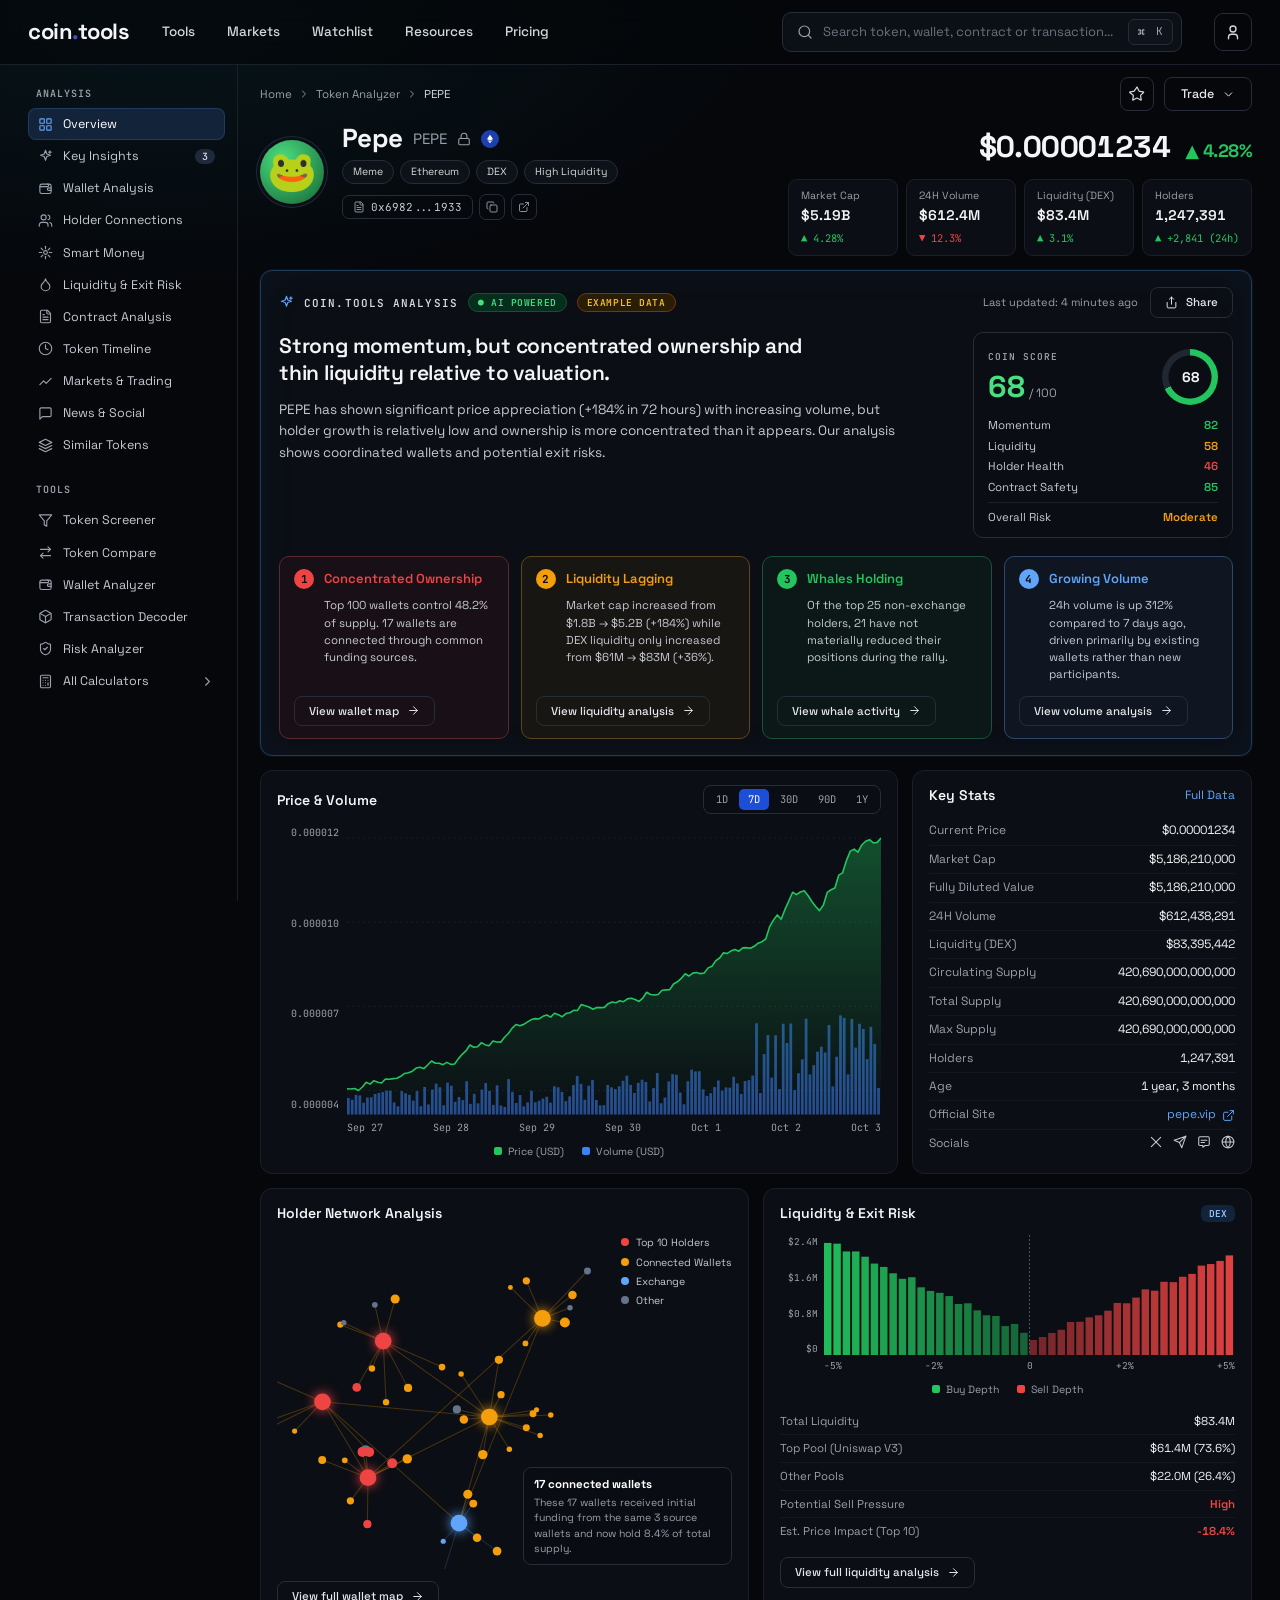
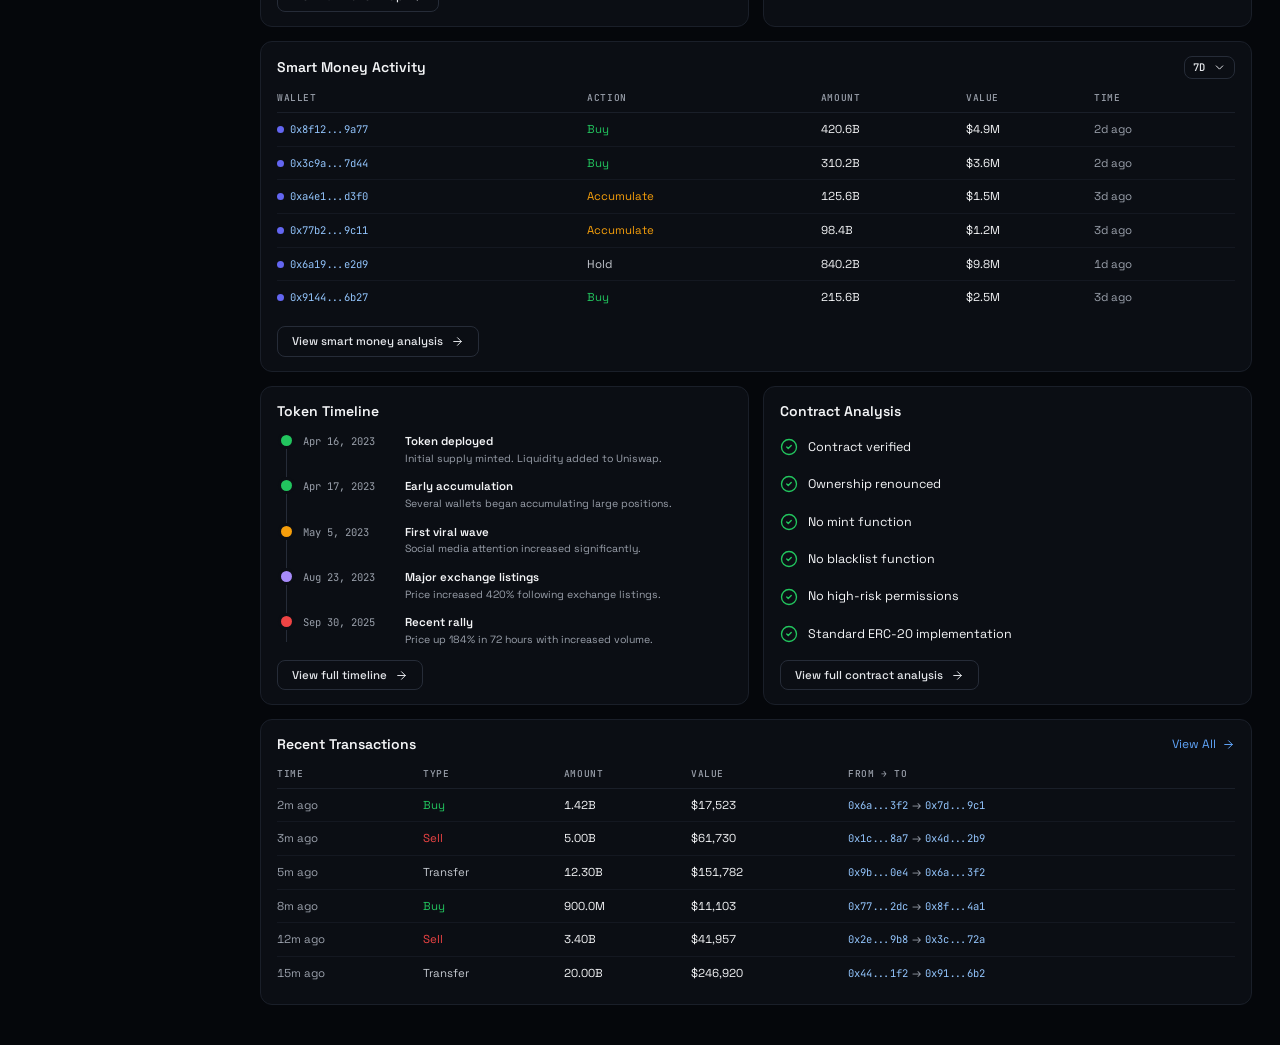
==== commit 17ed518e: "Both pages capped at 1440px with aligned header; fix sidebar highlight at top" ====
--- a/token.html
+++ b/token.html
@@ -65,7 +65,7 @@
   </svg>
 
   <header class="nav">
-    <div class="nav-inner tk-nav">
+    <div class="container nav-inner tk-nav">
       <a href="index.html" class="logo">coin<span class="logo-dot">.</span>tools</a>
       <nav class="nav-links" aria-label="Primary">
         <a href="index.html#explore">Tools</a>
--- a/styles.css
+++ b/styles.css
@@ -30,7 +30,7 @@
 button { background: none; border: 0; cursor: pointer; }
 ul { list-style: none; }
 
-.container { width: 100%; max-width: 1220px; margin: 0 auto; padding: 0 28px; }
+.container { width: 100%; max-width: 1440px; margin: 0 auto; padding: 0 28px; }
 .ic {
   width: 18px; height: 18px; flex: none;
   fill: none; stroke: currentColor; stroke-width: 1.8; stroke-linecap: round; stroke-linejoin: round;
--- a/token.css
+++ b/token.css
@@ -8,7 +8,8 @@
 .g { color: var(--green); } .r { color: var(--red); } .o { color: var(--orange); }
 
 /* Nav with inline search */
-.tk-nav { padding: 0 20px; gap: 32px; }
+.tk-nav { gap: 32px; }
+.token-page .nav { border-bottom-color: var(--border); }
 .nav-search {
   flex: 1; max-width: 400px; margin-left: auto; display: flex; align-items: center; gap: 10px;
   height: 40px; padding: 0 8px 0 14px; background: #0b0f16; border: 1px solid var(--border-2); border-radius: 9px;
@@ -21,8 +22,8 @@
 .user-btn .ic { width: 18px; height: 18px; }
 
 /* Layout */
-.tk-layout { display: grid; grid-template-columns: 210px 1fr; min-height: calc(100vh - 64px); border-top: 1px solid var(--border); }
-.tk-side { position: sticky; top: 64px; align-self: start; height: calc(100vh - 64px); overflow-y: auto; padding: 16px 12px; border-right: 1px solid var(--border); }
+.tk-layout { display: grid; grid-template-columns: 210px 1fr; min-height: calc(100vh - 64px); max-width: 1440px; margin: 0 auto; padding: 0 28px; }
+.tk-side { position: sticky; top: 64px; align-self: start; height: calc(100vh - 64px); overflow-y: auto; padding: 16px 12px 16px 0; border-right: 1px solid var(--border); }
 .tk-side h4 { font: 600 10px var(--mono); letter-spacing: .1em; color: var(--muted); margin: 6px 8px 8px; }
 .tk-side h4 + a { margin-top: 0; }
 .tk-side a { display: flex; align-items: center; gap: 10px; padding: 7px 10px; border-radius: 8px; font-size: 12.5px; color: #c6cad1; }
@@ -34,7 +35,7 @@
 .tk-side .chev-r { margin-left: auto; width: 13px; height: 13px; }
 .tk-side h4:not(:first-child) { margin-top: 22px; }
 
-.tk-main { padding: 12px 22px 40px; min-width: 0; display: grid; gap: 14px; align-content: start; }
+.tk-main { padding: 12px 0 40px 22px; min-width: 0; display: grid; gap: 14px; align-content: start; }
 
 /* Breadcrumb row */
 .crumbs-row { display: flex; justify-content: space-between; align-items: center; }
@@ -197,12 +198,13 @@
   .nav-links { display: none; }
 }
 @media (max-width: 700px) {
-  .tk-main { padding: 12px 14px 32px; }
+  .tk-main { padding: 12px 0 32px; }
   .tk-stats { grid-template-columns: repeat(2, 1fr); }
   .an-body { grid-template-columns: 1fr; }
   .insight-grid, .row-3 { grid-template-columns: 1fr; }
   .row-3 > :nth-child(2) { grid-column: auto; }
   .tbl-scroll, .panel { overflow-x: auto; }
   .nav-search .kbd { display: none; }
-  .tk-nav { gap: 12px; padding: 0 14px; }
-}
+  .tk-nav { gap: 12px; }
+  .tk-layout { padding: 0 16px; }
+}
